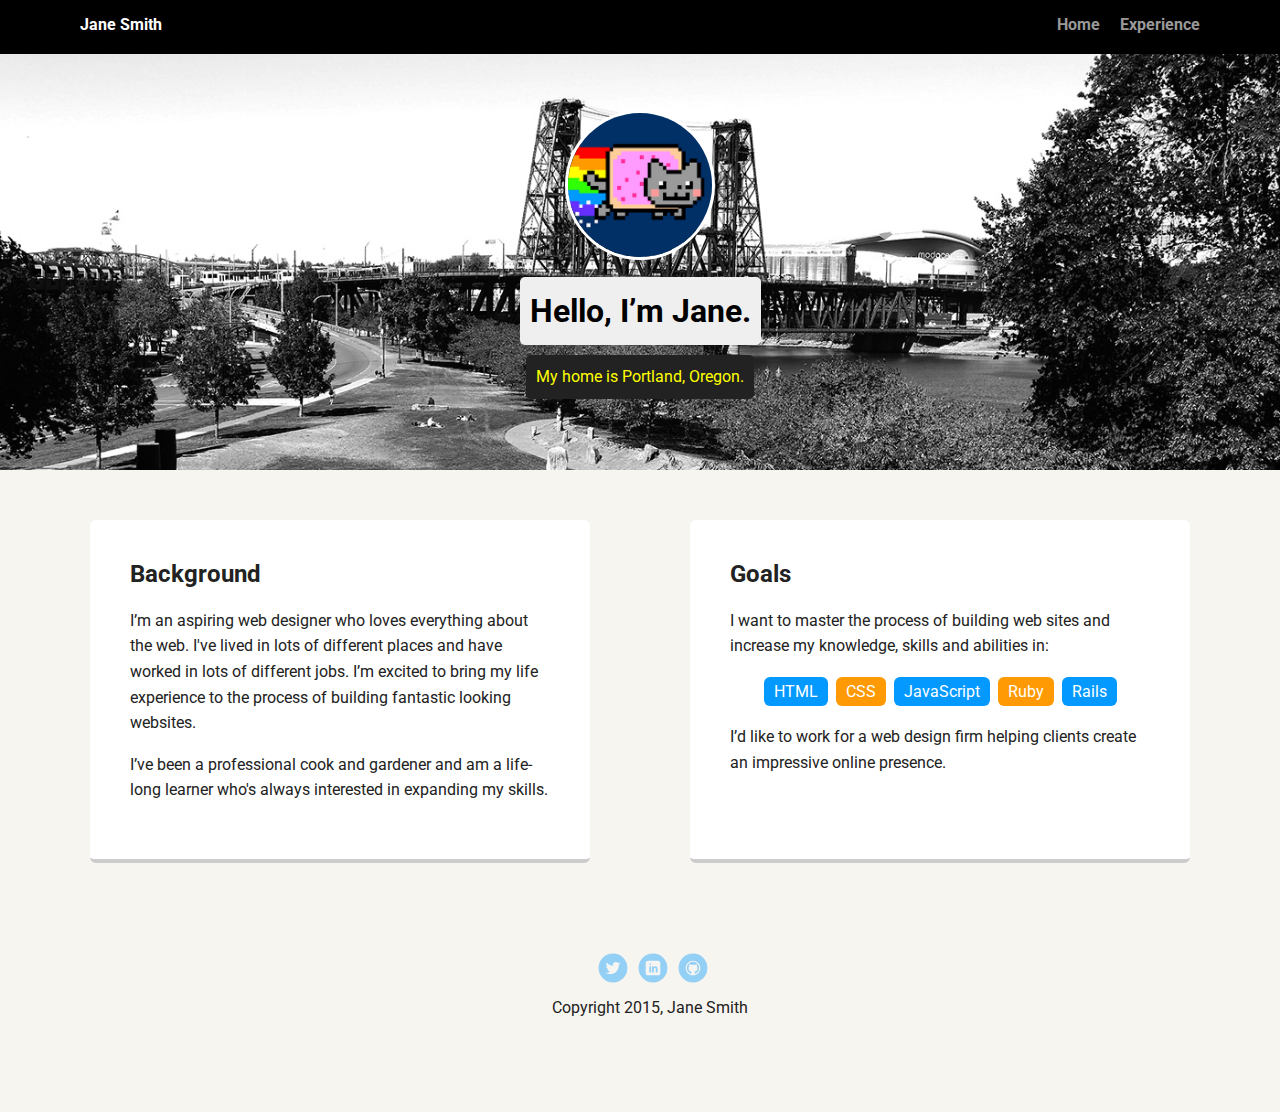
==== index.html @ 50ae9ebd "Re-filing of source files" ====
<!doctype html>
<html lang="en">
<head>
  <meta charset="utf-8">
  <title>Jane Smith's Profile</title>
  <meta name="viewport" content="width=device-width, initial-scale=1.0">
  <link rel="stylesheet" href="styles.css">
  <link href="https://fonts.googleapis.com/css?family=Muli%7CRoboto:400,300,500,700,900" rel="stylesheet"></head>
  <body>

    <div class="main-nav">
        <ul class="nav">
          <li class="name">Jane Smith</li>
          <li><a href="#">Home</a></li>
          <li><a href="#">Experience</a></li>
        </ul>
    </div>

    <header>
      <img src="images/me.png" alt="Drawing of Jane Smith" class="profile-image">
      <h1 class="tag name">Hello, I’m Jane.</h1>
      <p class="tag location">My home is Portland, Oregon.</p>
    </header>

    <main class="flex">
      <div class="card">
        <h2>Background</h2>
        <p>I’m an aspiring web designer who loves everything about the web. I've lived in lots of different places and have worked in lots of different jobs. I’m excited to bring my life experience to the process of building fantastic looking websites.</p>
        <p>I’ve been a professional cook and gardener and am a life-long learner who's always interested in expanding my skills.</p>
      </div> 

      <div class="card">
        <h2>Goals</h2>
        <p>I want to master the process of building web sites and increase my knowledge, skills and abilities in:</p>
        <ul class="skills">
          <li>HTML</li>
          <li>CSS</li>
          <li>JavaScript</li>
          <li>Ruby</li>
          <li>Rails</li>
        </ul>
        <p>I’d like to work for a web design firm helping clients create an impressive online presence.</p>
      </div> 

    </main>
    <footer>
      <ul>
        <li><a href="#" class="social twitter">Twitter</a></li>
        <li><a href="#" class="social linkedin">LinkedIn</a></li>
        <li><a href="#" class="social github">Github</a></li>
      </ul>
      <p class="copyright">Copyright 2015, Jane Smith</p>
    </footer>
  </body>
  </html>
---- styles.css ----
/* Global Layout Set-up */
* { 
  box-sizing: border-box;
}
  
body {
  margin: 0;
  padding: 0;
  text-align: center;
  font-family: 'Roboto', sans-serif;
  color: #222;
  background: #f7f5f0;
}
/* Link Styles */

a {
  text-decoration: none;
  color: #999;
}
a:hover {
  color: #6633ff;
}

/* Section Styles */

.main-nav {
  width: 100%;
  background: black;
  min-height: 30px;
  padding: 10px;
  position: fixed;
  text-align: center;
}
.nav {
  display: flex;
  justify-content: space-around;
  font-weight: 700;
  list-style-type: none;
  margin: 0 auto;
  padding: 0;
}

.nav .name {
    display: block;
    margin-right: auto;
    color: white;
}
.nav li {
  padding: 5px 10px 10px 10px;
}
.nav a {
  transition: all .5s;
}
.nav a:hover {
  color: white
}

header {
  text-align: center;
  background: url('images/portland.jpg') no-repeat top center ;
  background-size: cover;
  overflow: hidden;
  padding-top: 60px;
}
header {
  line-height: 1.5;
}
header .profile-image {
  margin-top: 50px;
  width: 150px;
  height: 150px;
  border-radius: 50%;
  border: 3px solid white;
  transition: all .5s;
}
header .profile-image:hover {
  transform: scale(1.2) rotate(5deg);
}
.tag {
  background-color: #efefef;
  color: black;
  padding: 10px;
  border-radius: 5px;
  display: table;
  margin: 10px auto;
} 
.location {
  background-color: #222;
  color: yellow;
}
.card {
  margin: 30px;
  padding: 20px 40px 40px;
  max-width: 500px;
  text-align: left;
  background: #fff;
  border-bottom: 4px solid #ccc;
  border-radius: 6px;
  transition: all .5s;
}
.card:hover {
  border-color: #ff99ff;
}

ul.skills {
  padding: 0;
  text-align: center;
}

.skills li {
  border-radius: 6px;
  display: inline-block;
  background: #ff9904;
  color: white;
  padding: 5px 10px;
  margin: 2px;
}

.skills li:nth-child(odd) {
  background: #0399ff;
}

footer {
  width: 100%;
  min-height: 30px;
  padding: 20px 0 40px 20px;
}

footer .copyright {
  top: -8px;
  font-size: .75em;
}

footer ul {
  list-style-type: none;
  margin: 0;
  padding: 0;
}

footer ul li {
  display: inline-block;
}

a.social {
  display: inline-block;
  text-indent: -9999px;
  margin-left: 5px;
  width: 30px;
  height: 30px;
  background-size: 30px 30px;
  opacity: .4;
  transition: all .5s;
}
a.twitter {
  background-image: url(images/twitter.svg);
}
a.linkedin {
  background-image: url(images/linkedin.svg);
}
a.github {
  background-image: url(images/github.svg);
}
a.social:hover {
  opacity: 1;
}
.clearfix {
  clear: both;
}

/* Styles for larger screens */
@media screen and (min-width: 720px) {
  
  .flex {
      display: -ms-flexbox;      /* TWEENER - IE 10 */
      display: flex; 
      max-width: 1200px;
      -ms-flex-pack: distribute;
      justify-content: space-around;
      margin: 0 auto;
  }

  header {
    min-height: 470px;
  }

  .nav {
    max-width: 1200px;
    padding: 0 30px;
  }


  main {
    padding-top: 20px;
  }

  main p {
    line-height: 1.6em;
  }

  footer {
    font-size: 1.3em;
    max-width: 1200px;
    margin: 40px auto;
  }

}
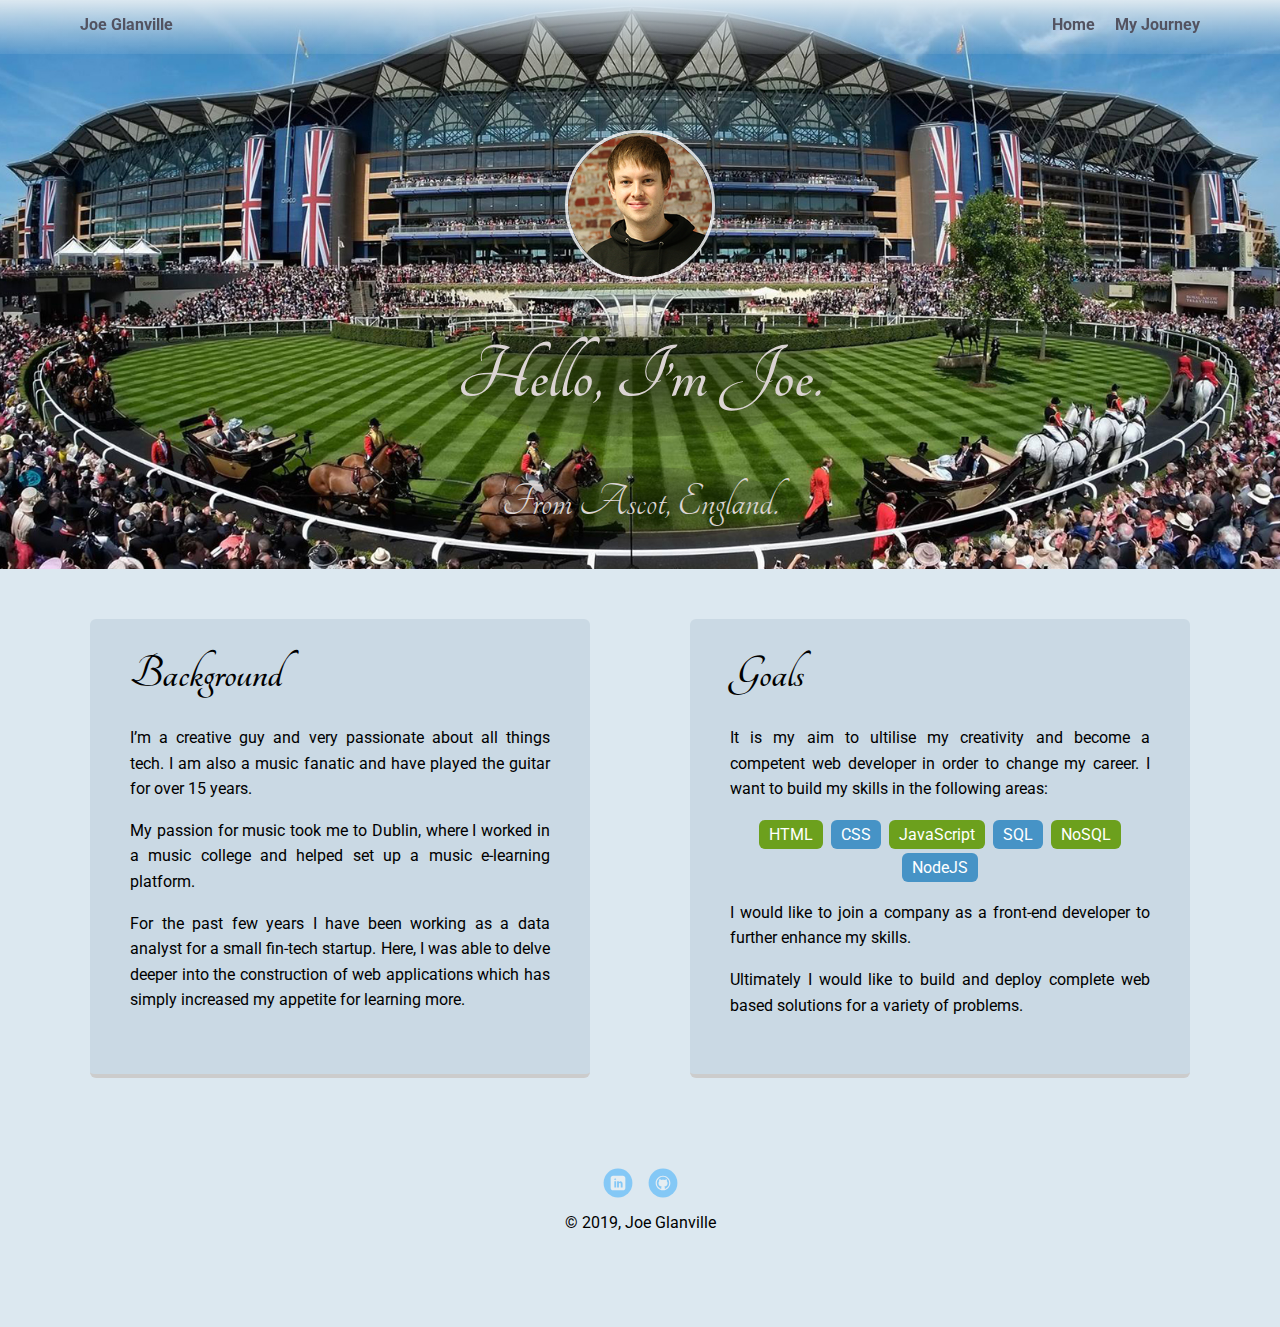
==== commit 3d7155b9: "CSS updates + About page" ====
--- a/index.html
+++ b/index.html
@@ -2,54 +2,58 @@
 <html lang="en">
 <head>
   <meta charset="utf-8">
-  <title>Jane Smith's Profile</title>
+  <title>Joe G's Profile</title>
   <meta name="viewport" content="width=device-width, initial-scale=1.0">
   <link rel="stylesheet" href="styles.css">
-  <link href="https://fonts.googleapis.com/css?family=Muli%7CRoboto:400,300,500,700,900" rel="stylesheet"></head>
+  <link href="https://fonts.googleapis.com/css?family=Muli%7CRoboto:400,300,500,700,900" rel="stylesheet">
+  <link href="https://fonts.googleapis.com/css?family=Tangerine:400,700&display=swap" rel="stylesheet">
+</head>
   <body>
 
     <div class="main-nav">
         <ul class="nav">
-          <li class="name">Jane Smith</li>
-          <li><a href="#">Home</a></li>
-          <li><a href="#">Experience</a></li>
+          <li class="name">Joe Glanville</li>
+          <li><a href="index.html">Home</a></li>
+          <li><a href="about.html">My Journey</a></li>
         </ul>
     </div>
 
     <header>
-      <img src="images/me.png" alt="Drawing of Jane Smith" class="profile-image">
-      <h1 class="tag name">Hello, I’m Jane.</h1>
-      <p class="tag location">My home is Portland, Oregon.</p>
+      <img src="images/me.png" alt="stunning photo of Joe" class="profile-image">
+      <h1 class="tag name">Hello, I’m Joe.</h1>
+      <p class="tag location">From Ascot, England.</p>
     </header>
 
     <main class="flex">
       <div class="card">
         <h2>Background</h2>
-        <p>I’m an aspiring web designer who loves everything about the web. I've lived in lots of different places and have worked in lots of different jobs. I’m excited to bring my life experience to the process of building fantastic looking websites.</p>
-        <p>I’ve been a professional cook and gardener and am a life-long learner who's always interested in expanding my skills.</p>
+        <p>I’m a creative guy and very passionate about all things tech. I am also a music fanatic and have played the guitar for over 15 years.</p>
+        <p>My passion for music took me to Dublin, where I worked in a music college and helped set up a music e-learning platform.</p>
+        <p>For the past few years I have been working as a data analyst for a small fin-tech startup. Here, I was able to delve deeper into the construction of web applications which has simply increased my appetite for learning more.</p> 
       </div> 
 
       <div class="card">
         <h2>Goals</h2>
-        <p>I want to master the process of building web sites and increase my knowledge, skills and abilities in:</p>
+        <p>It is my aim to ultilise my creativity and become a competent web developer in order to change my career. I want to build my skills in the following areas:</p>
         <ul class="skills">
           <li>HTML</li>
           <li>CSS</li>
           <li>JavaScript</li>
-          <li>Ruby</li>
-          <li>Rails</li>
+          <li>SQL</li>
+          <li>NoSQL</li>
+          <li>NodeJS</li>
         </ul>
-        <p>I’d like to work for a web design firm helping clients create an impressive online presence.</p>
+        <p>I would like to join a company as a front-end developer to further enhance my skills.</p>
+        <p>Ultimately I would like to build and deploy complete web based solutions for a variety of problems.</p>
       </div> 
 
     </main>
     <footer>
       <ul>
-        <li><a href="#" class="social twitter">Twitter</a></li>
-        <li><a href="#" class="social linkedin">LinkedIn</a></li>
-        <li><a href="#" class="social github">Github</a></li>
+        <li><a href="https://www.linkedin.com/in/josephglanville/" target="_blank" class="social linkedin">LinkedIn</a></li>
+        <li><a href="https://github.com/jufglanville" target="_blank" class="social github">Github</a></li>
       </ul>
-      <p class="copyright">Copyright 2015, Jane Smith</p>
+      <p class="copyright">&copy; 2019, Joe Glanville</p>
     </footer>
   </body>
   </html>
--- a/styles.css
+++ b/styles.css
@@ -8,14 +8,35 @@
   padding: 0;
   text-align: center;
   font-family: 'Roboto', sans-serif;
-  color: #222;
-  background: #f7f5f0;
-}
+  color: rgb(0, 0, 0);
+  background: rgb(220, 232, 240);
+}
+
+h2 {
+  font-family: 'Tangerine', cursive;
+  font-size: 3rem;
+  margin: 10px 0 25px 0;
+}
+
+h2:hover {
+  font-size: 4rem;
+  transition: all 0.5s;
+}
+
+h3 {
+  font-family: 'Tangerine', cursive;
+  font-size: 1.5rem;
+  margin: 10px 0 25px 0;
+}
+
+
+
+
 /* Link Styles */
 
 a {
   text-decoration: none;
-  color: #999;
+  color: #535361;
 }
 a:hover {
   color: #6633ff;
@@ -25,12 +46,14 @@
 
 .main-nav {
   width: 100%;
-  background: black;
   min-height: 30px;
   padding: 10px;
   position: fixed;
   text-align: center;
-}
+  /*Looked up on w3school.com (https://www.w3schools.com/css/css3_gradients.asp)*/
+  background-image: linear-gradient(to bottom, rgba(220,232,240,1), rgba(220,232,240,0.1));
+}
+
 .nav {
   display: flex;
   justify-content: space-around;
@@ -43,8 +66,15 @@
 .nav .name {
     display: block;
     margin-right: auto;
-    color: white;
-}
+    color: #535361;
+}
+.nav .name:hover {
+  color: #0399ff;
+  transition: all 0.5s;
+  padding: 30px 0;
+  transform: scale(1.2) rotate(-25deg);
+}
+
 .nav li {
   padding: 5px 10px 10px 10px;
 }
@@ -52,54 +82,67 @@
   transition: all .5s;
 }
 .nav a:hover {
-  color: white
+  color: #dbd4d3;
 }
 
 header {
   text-align: center;
-  background: url('images/portland.jpg') no-repeat top center ;
+  background: url('images/ascot3.jpg') no-repeat top center ;
   background-size: cover;
   overflow: hidden;
-  padding-top: 60px;
+  padding-top: 100px;
 }
 header {
   line-height: 1.5;
 }
 header .profile-image {
-  margin-top: 50px;
+  margin-top: 30px;
   width: 150px;
   height: 150px;
   border-radius: 50%;
-  border: 3px solid white;
+  border: 3px solid rgba(255,255,255,0.8);
   transition: all .5s;
 }
 header .profile-image:hover {
-  transform: scale(1.2) rotate(5deg);
+  transform: scale(1.2) rotate(360deg);
 }
 .tag {
-  background-color: #efefef;
-  color: black;
-  padding: 10px;
-  border-radius: 5px;
+  /*Looked up on w3school (https://www.w3schools.com/css/css3_gradients.asp)*/
+  background-image: radial-gradient(rgba(0,0,0,0.5),rgba(0,0,0,0));
+  color: #dbd4d3;
+  padding: 0px 10px;
+  border-radius: 50%;
   display: table;
-  margin: 10px auto;
+  margin: 30px auto;
+  font-family: 'Tangerine', cursive;
+  font-size: 5rem;
 } 
+
+.tag:hover, .location:hover {
+  transition: all .5s;
+  transform: scale(1.3);
+}
+
 .location {
-  background-color: #222;
-  color: yellow;
-}
+  font-size: 3rem;
+}
+
 .card {
   margin: 30px;
   padding: 20px 40px 40px;
   max-width: 500px;
-  text-align: left;
-  background: #fff;
+  text-align: justify;
+  background: #cad9e4;
   border-bottom: 4px solid #ccc;
   border-radius: 6px;
   transition: all .5s;
 }
 .card:hover {
-  border-color: #ff99ff;
+  border-color: rgb(70,147,198);
+}
+
+.aboutCard {
+  margin-top: 80px;
 }
 
 ul.skills {
@@ -110,20 +153,32 @@
 .skills li {
   border-radius: 6px;
   display: inline-block;
-  background: #ff9904;
+  background: rgb(70,147,198);
   color: white;
   padding: 5px 10px;
   margin: 2px;
 }
 
+.skills li:hover {
+  background: rgb(76, 213, 255);
+  color: #535361;
+  transition: all 0.5s;
+}
+
 .skills li:nth-child(odd) {
-  background: #0399ff;
+  background: rgb(108,160,29);
+}
+
+.skills li:nth-child(odd):hover {
+  background: rgb(138, 223, 11);
+  color: #535361;
+  transition: all 0.5s;
 }
 
 footer {
   width: 100%;
   min-height: 30px;
-  padding: 20px 0 40px 20px;
+  padding: 20px 0 40px 0;
 }
 
 footer .copyright {
@@ -144,16 +199,13 @@
 a.social {
   display: inline-block;
   text-indent: -9999px;
-  margin-left: 5px;
+  margin: 0 5px;
   width: 30px;
   height: 30px;
   background-size: 30px 30px;
   opacity: .4;
   transition: all .5s;
 }
-a.twitter {
-  background-image: url(images/twitter.svg);
-}
 a.linkedin {
   background-image: url(images/linkedin.svg);
 }
@@ -166,6 +218,43 @@
 .clearfix {
   clear: both;
 }
+
+.timeline {
+  padding: 80px 0;
+  background: #cad9e4;
+  margin: 0 100px;
+  border-radius: 2%;
+}
+
+.leftTimeline {
+  width: 50%;
+  padding-right: 4%;
+  text-align: right;
+  border-right: 1px dashed white;
+}
+
+.rightTimeline {
+  width: 50%;
+  margin-left: 50%;
+  border-left: 1px dashed white;
+  padding-left: 4%;
+  text-align: left;
+}
+
+.rightTimeline p {
+  margin-right: 10px;
+}
+
+.leftTimeline p {
+  margin-left: 10px;
+}
+
+.timeline h3 {
+  margin: 30px 0 0 0;
+  text-decoration: underline;
+}
+
+
 
 /* Styles for larger screens */
 @media screen and (min-width: 720px) {
